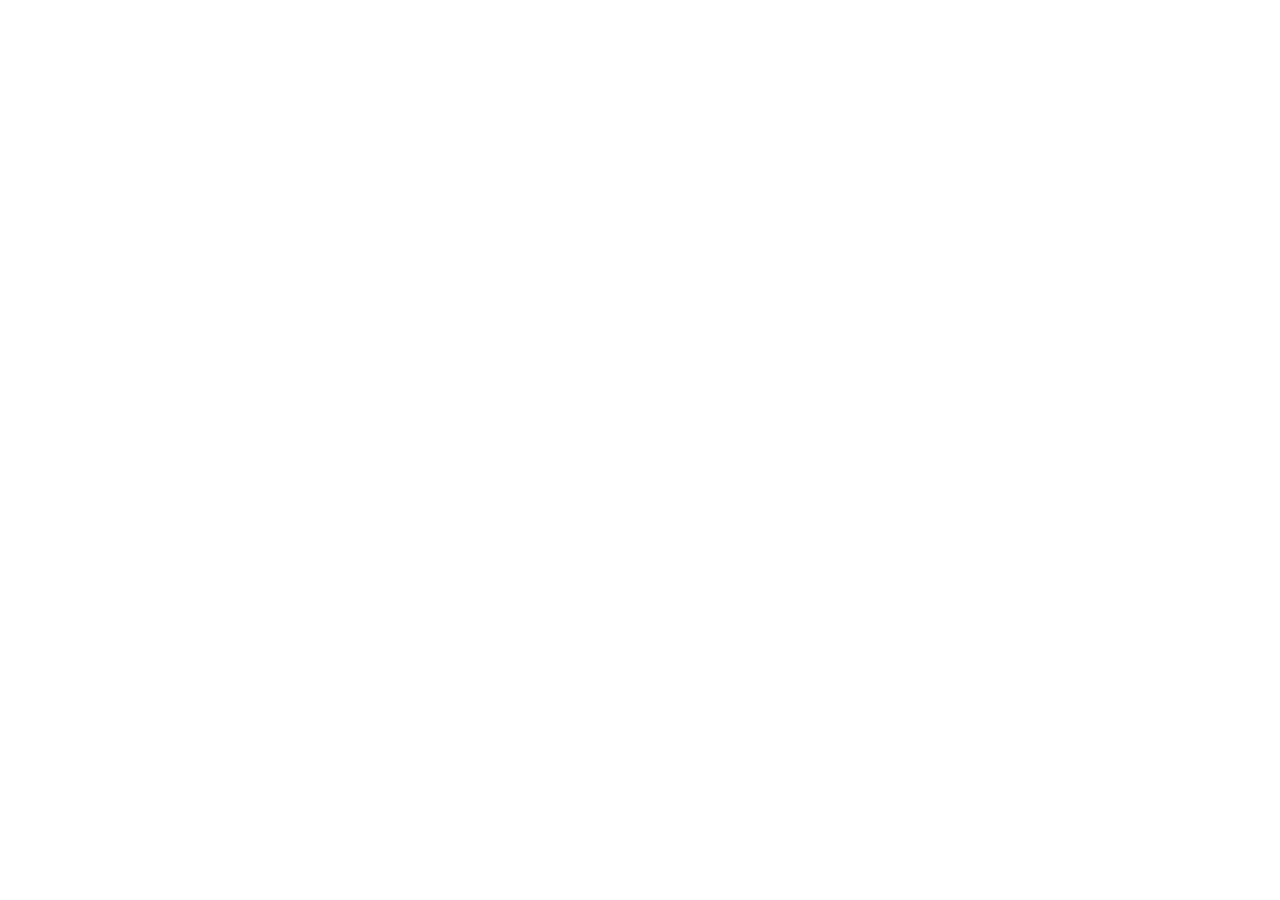
==== about.html @ 660b5830 "initial project structure" ====
<!DOCTYPE html>
<html lang="en">

<head>
    <meta charset="UTF-8">
    <meta name="viewport" content="width=device-width, initial-scale=1.0">
    <link rel="stylesheet" href="style.css">
    <title>Alba Girlinger - Portfolio</title>
</head>

<body>
    <script src="main.js"></script>
</body>

</html>
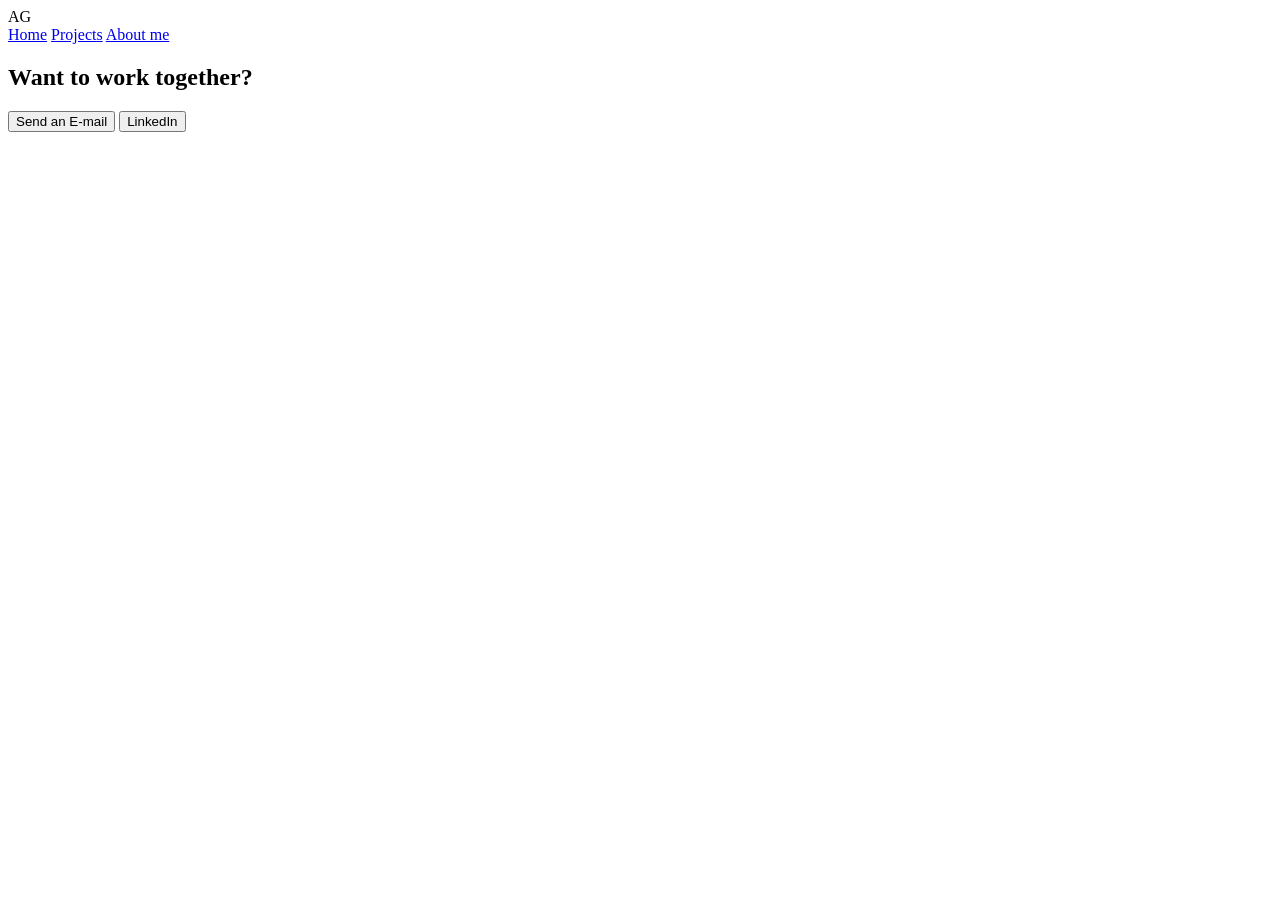
==== commit 4262df18: "added header and footer markup to all pages" ====
--- a/about.html
+++ b/about.html
@@ -9,6 +9,18 @@
 </head>
 
 <body>
+    <header>
+        <div id="initials">AG</div>
+        <a href="index.html" id="homeButton">Home</a>
+        <a href="projects.html" id="projectsButtom">Projects</a>
+        <a href="about.html">About me</a>
+    </header>
+    <footer>
+        <h2>Want to work together?</h2>
+        <button id="mailButton">Send an E-mail</button>
+        <button id="linkedinButton">LinkedIn</button>
+    </footer>
+
     <script src="main.js"></script>
 </body>
 
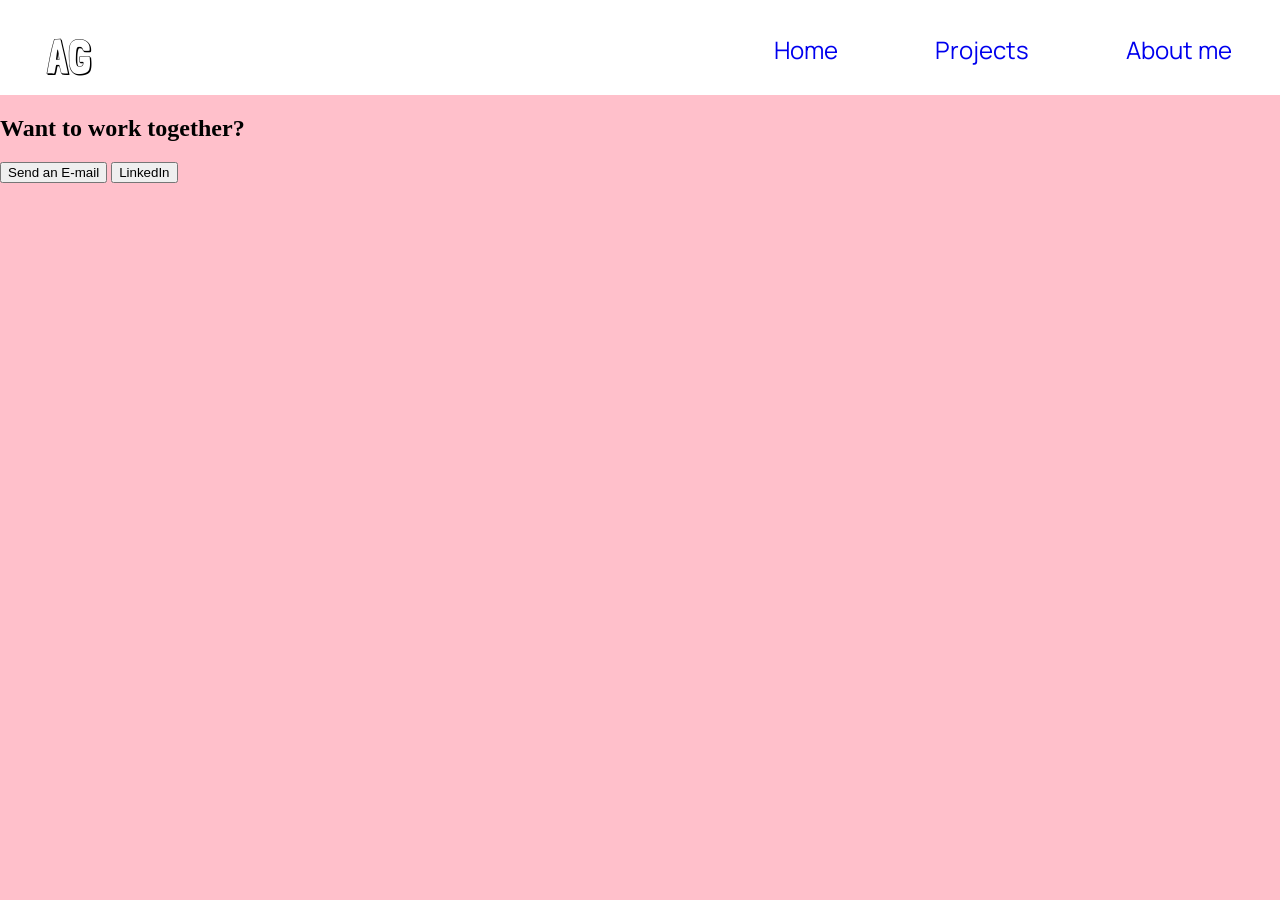
==== commit c1158c3f: "styling for header + addes fonts" ====
--- a/about.html
+++ b/about.html
@@ -11,9 +11,11 @@
 <body>
     <header>
         <div id="initials">AG</div>
-        <a href="index.html" id="homeButton">Home</a>
-        <a href="projects.html" id="projectsButtom">Projects</a>
-        <a href="about.html">About me</a>
+        <nav>
+            <a href="index.html" id="homeButton">Home</a>
+            <a href="projects.html" id="projectsButtom">Projects</a>
+            <a href="about.html">About me</a>
+        </nav>
     </header>
     <footer>
         <h2>Want to work together?</h2>
--- a/style.css
+++ b/style.css
@@ -0,0 +1,51 @@
+body {
+    margin: 0;
+    background-color: pink;
+}
+
+header {
+    height: 95px;
+    width: 100vw;
+    background-color: white;
+    margin: 0;
+    display: flex;
+}
+
+#initials {
+    font-family: "Londrina_Shadow";
+    font-size: 48px;
+    padding-left: 47px;
+    padding-top: 28px;
+    padding-bottom: 14px;
+}
+
+nav {
+    font-family: "Manrope";
+    font-size: 24px;
+    margin-left: auto;
+    padding-right: 48px;
+    padding-top: 33px;
+    display: flex;
+    gap: 97px;
+}
+
+nav a {
+    text-decoration: none;
+}
+
+
+
+
+
+
+
+
+@font-face {
+    font-family: "Londrina_Shadow";
+    src: url("fonts/Londrina_Shadow/LondrinaShadow-Regular.ttf") format("truetype");
+}
+
+@font-face {
+    font-family: "Manrope";
+    src: url("fonts/Manrope/Manrope-VariableFont_wght.ttf") format("truetype");
+}
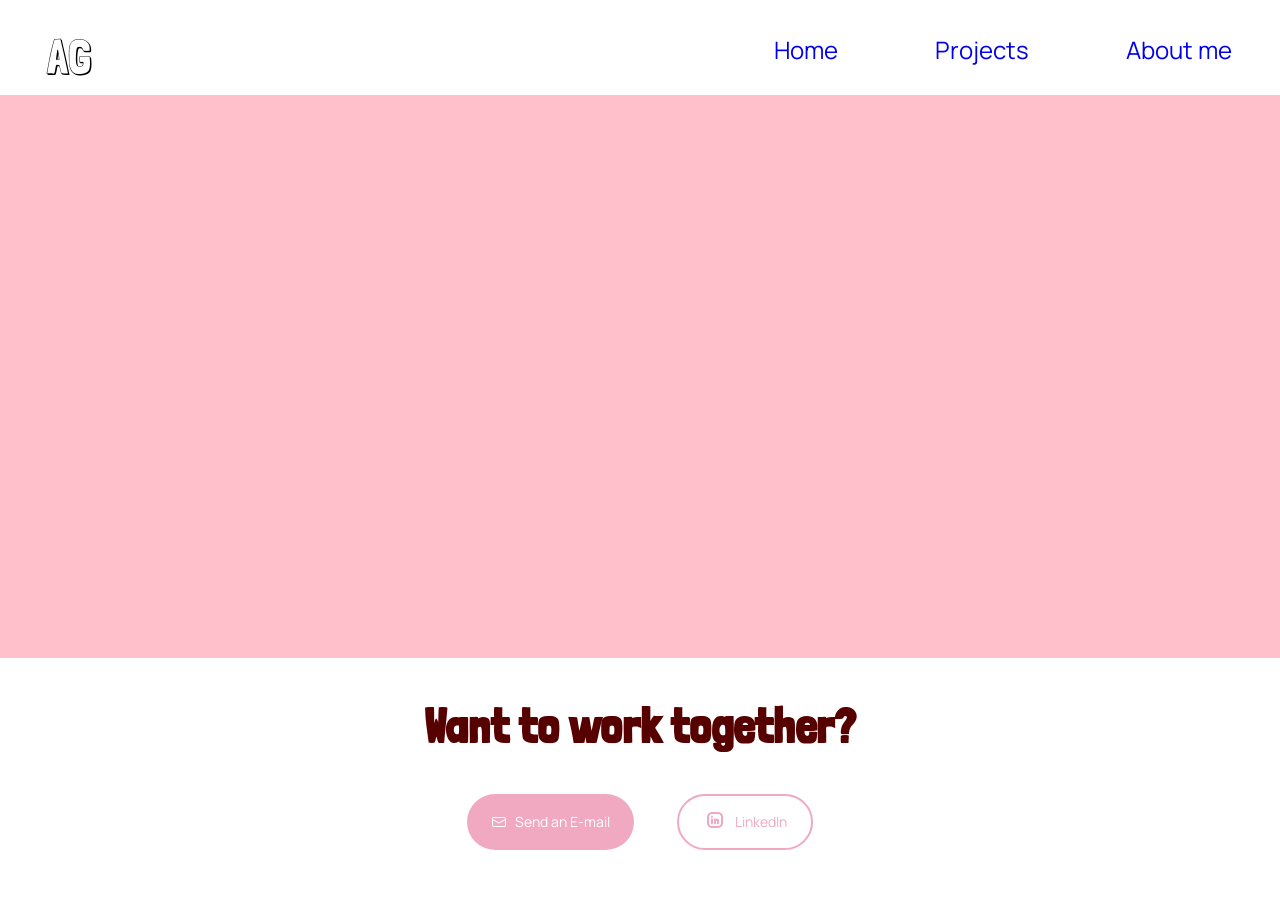
==== commit b9830c56: "changed structure for footer and added css" ====
--- a/about.html
+++ b/about.html
@@ -17,12 +17,21 @@
             <a href="about.html">About me</a>
         </nav>
     </header>
+    <main></main>
     <footer>
         <h2>Want to work together?</h2>
-        <button id="mailButton">Send an E-mail</button>
-        <button id="linkedinButton">LinkedIn</button>
+        <div>
+            <a href="mailto:albagirlinger@gmail.com" class="button" id="mailButton">
+                <img src="images/mailImage.png" alt="" class="button-icon">
+                Send an E-mail
+            </a>
+            <a href="https://linkedin.com/in/alba-girlinger" target="_blank" rel="noopener" class="button"
+                id="linkedinButton">
+                <img src="images/linkedImage.png" alt="" class="button-icon">
+                LinkedIn
+            </a>
+        </div>
     </footer>
-
     <script src="main.js"></script>
 </body>
 
--- a/style.css
+++ b/style.css
@@ -1,6 +1,9 @@
 body {
     margin: 0;
     background-color: pink;
+    display: flex;
+    flex-direction: column;
+    min-height: 100vh;
 }
 
 header {
@@ -33,11 +36,62 @@
     text-decoration: none;
 }
 
+main {
+    flex: 1;
+}
+
+footer {
+    height: 242px;
+    background-color: white;
+    margin-top: auto;
+}
+
+footer h2 {
+    font-family: "Londrina_Solid";
+    font-size: 48px;
+    color: #570000;
+    display: flex;
+    justify-content: center;
+}
+
+footer div {
+    display: flex;
+    justify-content: center;
+    gap: 43px;
+}
+
+.button {
+    display: inline-flex;
+    align-items: center;
+    gap: 8px;
+    border-radius: 50px;
+    padding: 14px 24px;
+    text-decoration: none;
+    font-family: "Manrope";
+    font-size: 14px;
+}
+
+#mailButton {
+    background-color: #F1A9C1;
+    color: white;
+}
+
+#linkedinButton {
+    border: 2px solid #F1A9C1;
+    color: #F1A9C1;
+}
 
 
 
 
 
+
+
+nav a:visited,
+nav a:active,
+nav a:hover {
+    color: inherit;
+}
 
 
 @font-face {
@@ -46,6 +100,11 @@
 }
 
 @font-face {
+    font-family: "Londrina_Solid";
+    src: url("fonts/Londrina_Solid/LondrinaSolid-Regular.ttf") format("truetype");
+}
+
+@font-face {
     font-family: "Manrope";
     src: url("fonts/Manrope/Manrope-VariableFont_wght.ttf") format("truetype");
 }
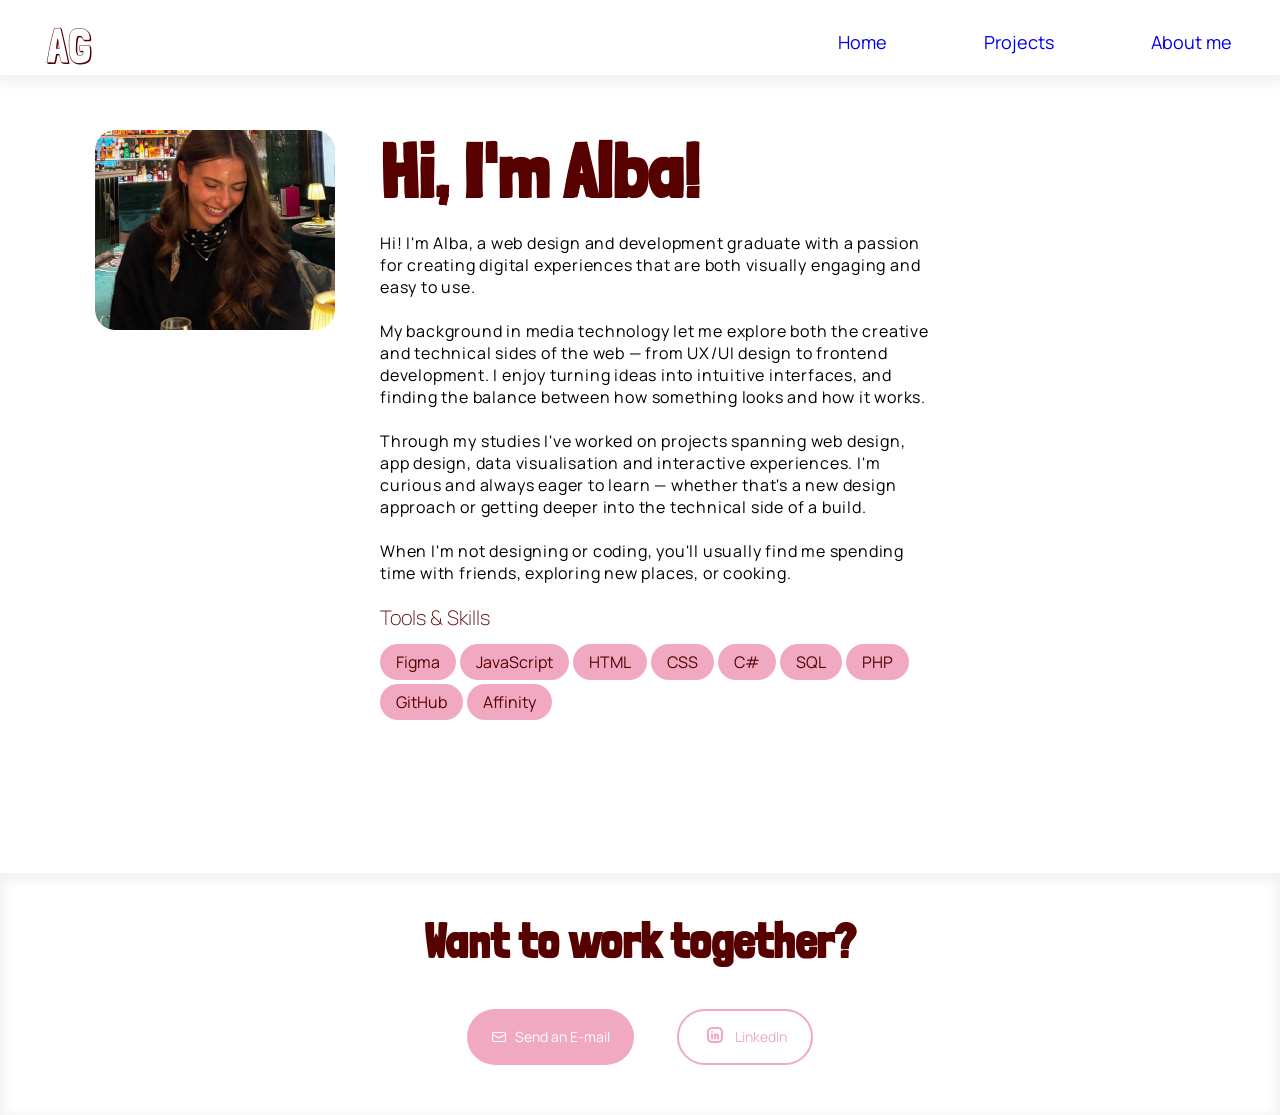
==== commit 7b5eee3b: "added about me page and final changes" ====
--- a/about.html
+++ b/about.html
@@ -13,11 +13,44 @@
         <div id="initials">AG</div>
         <nav>
             <a href="index.html" id="homeButton">Home</a>
-            <a href="projects.html" id="projectsButtom">Projects</a>
+            <a href="index.html#projects" id="projectsButton">Projects</a>
             <a href="about.html">About me</a>
         </nav>
     </header>
-    <main></main>
+    <main id="mainAbout">
+        <img src="images/about.png" alt="">
+        <div id="rightAbout">
+            <h1>Hi, I'm Alba!</h1>
+            <p>Hi! I'm Alba, a web design and development graduate with a passion for creating digital experiences that
+                are
+                both visually engaging and easy to use.<br><br>
+
+                My background in media technology let me explore both the creative and technical sides of the web — from
+                UX/UI design to frontend development. I enjoy turning ideas into intuitive interfaces, and finding the
+                balance between how something looks and how it works.<br><br>
+
+                Through my studies I've worked on projects spanning web design, app design, data visualisation and
+                interactive experiences. I'm curious and always eager to learn — whether that's a new design approach or
+                getting deeper into the technical side of a build.<br><br>
+
+                When I'm not designing or coding, you'll usually find me spending time with friends, exploring new
+                places,
+                or cooking.</p>
+
+            <h3>Tools & Skills</h3>
+            <div class="tags">
+                <span class="tag">Figma</span>
+                <span class="tag">JavaScript</span>
+                <span class="tag">HTML</span>
+                <span class="tag">CSS</span>
+                <span class="tag">C#</span>
+                <span class="tag">SQL</span>
+                <span class="tag">PHP</span><br><br>
+                <span class="tag">GitHub</span>
+                <span class="tag">Affinity</span>
+            </div>
+        </div>
+    </main>
     <footer>
         <h2>Want to work together?</h2>
         <div>
--- a/style.css
+++ b/style.css
@@ -1,33 +1,38 @@
 body {
     margin: 0;
-    background-color: pink;
+    background-color: white;
     display: flex;
     flex-direction: column;
     min-height: 100vh;
 }
 
 header {
-    height: 95px;
+    height: 75px;
     width: 100vw;
     background-color: white;
     margin: 0;
     display: flex;
+    position: sticky;
+    top: 0;
+    z-index: 1;
+    box-shadow: 0 4px 10px 5px rgba(0, 0, 0, 0.05);
 }
 
 #initials {
     font-family: "Londrina_Shadow";
     font-size: 48px;
     padding-left: 47px;
-    padding-top: 28px;
+    padding-top: 17px;
     padding-bottom: 14px;
+    color: #570000;
 }
 
 nav {
     font-family: "Manrope";
-    font-size: 24px;
+    font-size: 18px;
     margin-left: auto;
     padding-right: 48px;
-    padding-top: 33px;
+    padding-top: 30px;
     display: flex;
     gap: 97px;
 }
@@ -43,7 +48,9 @@
 footer {
     height: 242px;
     background-color: white;
-    margin-top: auto;
+    margin-top: 80px;
+    box-shadow: inset 0 4px 10px 5px rgba(0, 0, 0, 0.05);
+
 }
 
 footer h2 {
@@ -82,8 +89,500 @@
 }
 
 
-
-
+#home {
+    background-color: #FFD5E3;
+}
+
+
+#homePicture {
+    height: 224px;
+    width: 249px;
+    display: flex;
+    padding-right: 60px;
+}
+
+#homeTop {
+    position: relative;
+    height: 350px;
+}
+
+#homeBottom {
+    display: flex;
+    align-items: flex-end;
+    justify-content: space-between;
+    font-family: "Manrope";
+    font-size: 24px;
+    color: #570000;
+    padding-left: 26px;
+}
+
+
+#firstName {
+    font-family: "Londrina_Shadow";
+    font-size: 160px;
+    color: #570000;
+    position: absolute;
+    top: 40px;
+    left: 200px;
+    margin: 0;
+}
+
+#lastName {
+    font-family: "Londrina_Solid";
+    font-size: 160px;
+    color: #570000;
+    position: absolute;
+    top: 170px;
+    left: 488px;
+    margin: 0;
+}
+
+#projects {
+    background-color: white;
+    margin: auto;
+    display: flex;
+    flex-direction: column;
+    align-items: center;
+    gap: 40px
+}
+
+#projects h2 {
+    font-family: "Manrope";
+    font-size: 36px;
+    font-weight: lighter;
+    display: flex;
+    justify-content: center;
+}
+
+.projectCard {
+    width: 90vw;
+    height: 244px;
+    background-color: #EABDCC80;
+    border-radius: 20px;
+    padding-left: 30px;
+    display: flex;
+    justify-content: space-between;
+    align-items: center;
+    text-decoration: none;
+    color: inherit;
+}
+
+#projects h3 {
+    font-family: "Londrina_Solid";
+    font-size: 64px;
+    color: #570000;
+    margin: 0;
+    padding-top: 15px;
+}
+
+#projects p {
+    font-family: "Manrope";
+    font-size: 24px;
+    margin-top: 5px;
+    color: #570000;
+
+}
+
+.tag {
+    background-color: #F1A9C1;
+    color: #570000;
+    padding: 7px 16px;
+    border-radius: 50px;
+    font-family: "Manrope";
+}
+
+.projectInfo>.tags {
+    margin: 0;
+}
+
+.projectCard img {
+    width: 254px;
+    height: 170px;
+    object-fit: cover;
+    border-radius: 16px;
+    margin-right: 37px;
+}
+
+.viewProjectLink {
+    color: #570000;
+    text-decoration: none;
+    font-family: "Manrope";
+    margin-top: 18px;
+    margin-bottom: 25px;
+    display: block;
+}
+
+#mainSpotya {
+    display: flex;
+    flex-direction: column;
+}
+
+
+#mainSpotya h1 {
+    font-family: "Londrina_Solid";
+    font-size: 76px;
+    color: #570000;
+    text-align: center;
+    margin-bottom: 0;
+}
+
+.tagline {
+    font-family: "Manrope";
+    font-size: 24px;
+    color: #570000;
+    text-align: center;
+}
+
+#mainSpotya>.tags {
+    display: flex;
+    justify-content: center;
+    gap: 20px;
+}
+
+.heroBox {
+    width: 783px;
+    height: 472px;
+    background-color: #F1A9C1B3;
+    border-radius: 20px;
+    margin: auto;
+    margin-top: 13px;
+    padding: 10px;
+    display: flex;
+    justify-content: center;
+    align-items: center;
+    overflow: hidden;
+    margin-bottom: 70px;
+}
+
+#spotyaHero {
+    width: 100%;
+    height: 100%;
+    object-fit: cover;
+    display: block;
+    border-radius: 20px;
+}
+
+#mainSpotya h2 {
+    font-family: "Manrope";
+    font-size: 32px;
+    color: #570000;
+    font-weight: lighter;
+    padding-left: 182px;
+}
+
+#mainSpotya section p {
+    font-family: "Manrope";
+    padding-left: 182px;
+    width: 550px;
+    letter-spacing: 0.8px;
+}
+
+#mainSpotya h3 {
+    font-family: "Manrope";
+    font-size: 20px;
+    color: #570000;
+    font-weight: lighter;
+    padding-left: 182px;
+}
+
+section .tags {
+    margin-left: 182px;
+    margin-bottom: 30px;
+    display: flex;
+    gap: 11px;
+}
+
+.wireframeGrid {
+    width: 1200px;
+    height: 300px;
+    background-color: #EABDCC80;
+    border-radius: 20px;
+    margin: auto;
+    display: flex;
+    padding: 23px;
+    gap: 125px;
+    margin-bottom: 50px;
+}
+
+.wireframeGrid img {
+    border-radius: 20px;
+}
+
+.resultsGrid {
+    width: 1200px;
+    height: 300px;
+    background-color: #EABDCC80;
+    border-radius: 20px;
+    margin: auto;
+    display: flex;
+    padding: 23px;
+    gap: 125px;
+    margin-bottom: 50px;
+}
+
+.resultsGrid img {
+    border-radius: 20px;
+}
+
+.projectNav {
+    font-family: "Manrope";
+    font-size: 16px;
+    color: #570000;
+    display: flex;
+    justify-content: space-between;
+    margin-left: 100px;
+    margin-right: 100px;
+    margin-bottom: 100px;
+    gap: 0;
+    padding-right: 0;
+    padding-top: 20px;
+    border-top: 2px solid #F1A9C1;
+}
+
+.projectNav a {
+    color: inherit;
+    text-decoration: none;
+}
+
+
+
+#mainRavelinq {
+    display: flex;
+    flex-direction: column;
+}
+
+
+#mainRavelinq h1 {
+    font-family: "Londrina_Solid";
+    font-size: 76px;
+    color: #570000;
+    text-align: center;
+    margin-bottom: 0;
+}
+
+
+#mainRavelinq>.tags {
+    display: flex;
+    justify-content: center;
+    gap: 20px;
+}
+
+.heroBox {
+    width: 783px;
+    height: 472px;
+    background-color: #F1A9C1B3;
+    border-radius: 20px;
+    margin: auto;
+    margin-top: 13px;
+    padding: 10px;
+    display: flex;
+    justify-content: center;
+    align-items: center;
+    overflow: hidden;
+    margin-bottom: 70px;
+}
+
+#ravelinqHero {
+    width: 100%;
+    height: 100%;
+    object-fit: cover;
+    display: block;
+    border-radius: 20px;
+}
+
+#mainRavelinq h2 {
+    font-family: "Manrope";
+    font-size: 32px;
+    color: #570000;
+    font-weight: lighter;
+    padding-left: 182px;
+}
+
+#mainRavelinq section p {
+    font-family: "Manrope";
+    padding-left: 182px;
+    width: 550px;
+    letter-spacing: 0.8px;
+}
+
+#mainRavelinq h3 {
+    font-family: "Manrope";
+    font-size: 20px;
+    color: #570000;
+    font-weight: lighter;
+    padding-left: 182px;
+}
+
+#mainRavelinq .resultsGrid {
+    width: 1000px;
+    height: auto;
+    flex-direction: column;
+    align-items: center;
+    gap: 30px;
+}
+
+#mainRavelinq .resultsGrid p {
+    font-family: "Manrope";
+    font-size: 32px;
+    font-weight: lighter;
+    color: #570000;
+    margin: 0;
+    align-self: flex-start;
+    padding-left: 23px;
+}
+
+#mainRavelinq .resultsGrid img {
+    width: 100%;
+    border-radius: 20px;
+}
+
+#mainRavelinq .resultsGrid video {
+    width: 100%;
+    border-radius: 20px;
+}
+
+#mainMalmo {
+    display: flex;
+    flex-direction: column;
+}
+
+#mainMalmo h1 {
+    font-family: "Londrina_Solid";
+    font-size: 76px;
+    color: #570000;
+    text-align: center;
+    margin-bottom: 0;
+}
+
+#mainMalmo>.tags {
+    display: flex;
+    justify-content: center;
+    gap: 20px;
+}
+
+#malmoHero {
+    width: 100%;
+    height: 100%;
+    object-fit: cover;
+    display: block;
+    border-radius: 20px;
+}
+
+#mainMalmo h2 {
+    font-family: "Manrope";
+    font-size: 32px;
+    color: #570000;
+    font-weight: lighter;
+    padding-left: 182px;
+}
+
+#mainMalmo section p {
+    font-family: "Manrope";
+    padding-left: 182px;
+    width: 550px;
+    letter-spacing: 0.8px;
+}
+
+#mainMalmo h3 {
+    font-family: "Manrope";
+    font-size: 20px;
+    color: #570000;
+    font-weight: lighter;
+    padding-left: 182px;
+}
+
+#mainMalmo .wireframeGrid,
+#mainMalmo .resultsGrid {
+    width: 1200px;
+    height: auto;
+
+    background-color: #EABDCC80;
+
+    border-radius: 20px;
+
+    margin: auto;
+    padding: 23px;
+
+    display: flex;
+    flex-direction: column;
+    gap: 20px;
+
+    margin-bottom: 50px;
+
+    box-sizing: border-box;
+}
+
+#mainMalmo .gridRowTop,
+#mainMalmo .gridRowBottom {
+
+    display: grid;
+    gap: 20px;
+    width: 100%;
+
+}
+
+#mainMalmo .gridRowTop {
+
+    grid-template-columns: repeat(2, minmax(0, 1fr));
+
+}
+
+#mainMalmo .gridRowBottom {
+
+    grid-template-columns: repeat(3, minmax(0, 1fr));
+
+}
+
+#mainMalmo .wireframeGrid img,
+#mainMalmo .resultsGrid img {
+
+    width: 100%;
+    height: 400px;
+    object-fit: cover;
+    display: block;
+    border-radius: 12px;
+}
+
+
+#mainAbout {
+    display: flex;
+    padding-bottom: 80px;
+}
+
+#mainAbout img {
+    width: 240px;
+    height: 200px;
+    border-radius: 20px;
+    margin-top: 55px;
+    margin-left: 95px;
+}
+
+#mainAbout h1 {
+    font-family: "Londrina_Solid";
+    font-size: 76px;
+    color: #570000;
+    margin-left: 45px;
+    margin-bottom: 0;
+}
+
+#mainAbout p {
+    font-family: "Manrope";
+    padding-left: 45px;
+    width: 550px;
+    letter-spacing: 0.8px;
+}
+
+#mainAbout h3 {
+    font-family: "Manrope";
+    font-size: 20px;
+    color: #570000;
+    font-weight: lighter;
+    padding-left: 45px;
+}
+
+#mainAbout .tags {
+    margin-left: 45px;
+}
 
 
 
@@ -93,6 +592,10 @@
     color: inherit;
 }
 
+html {
+    scroll-behavior: smooth;
+}
+
 
 @font-face {
     font-family: "Londrina_Shadow";
